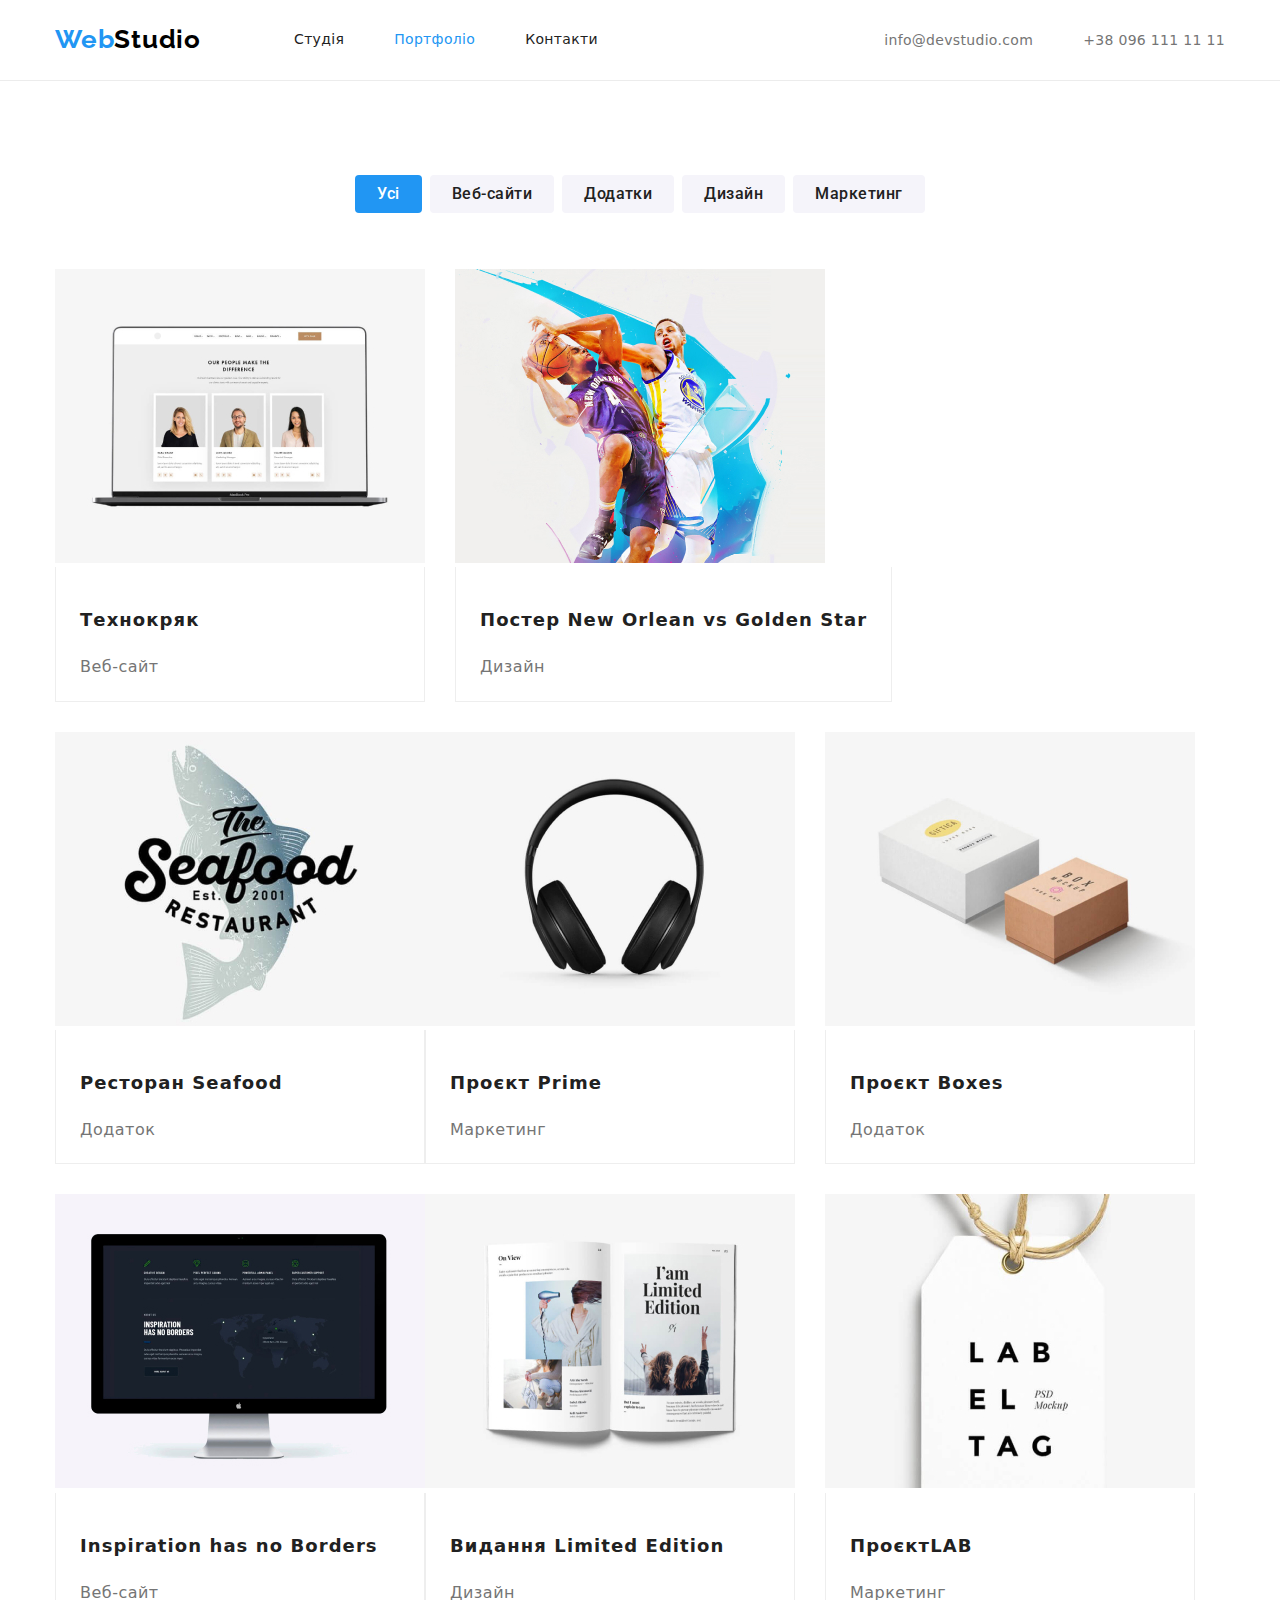
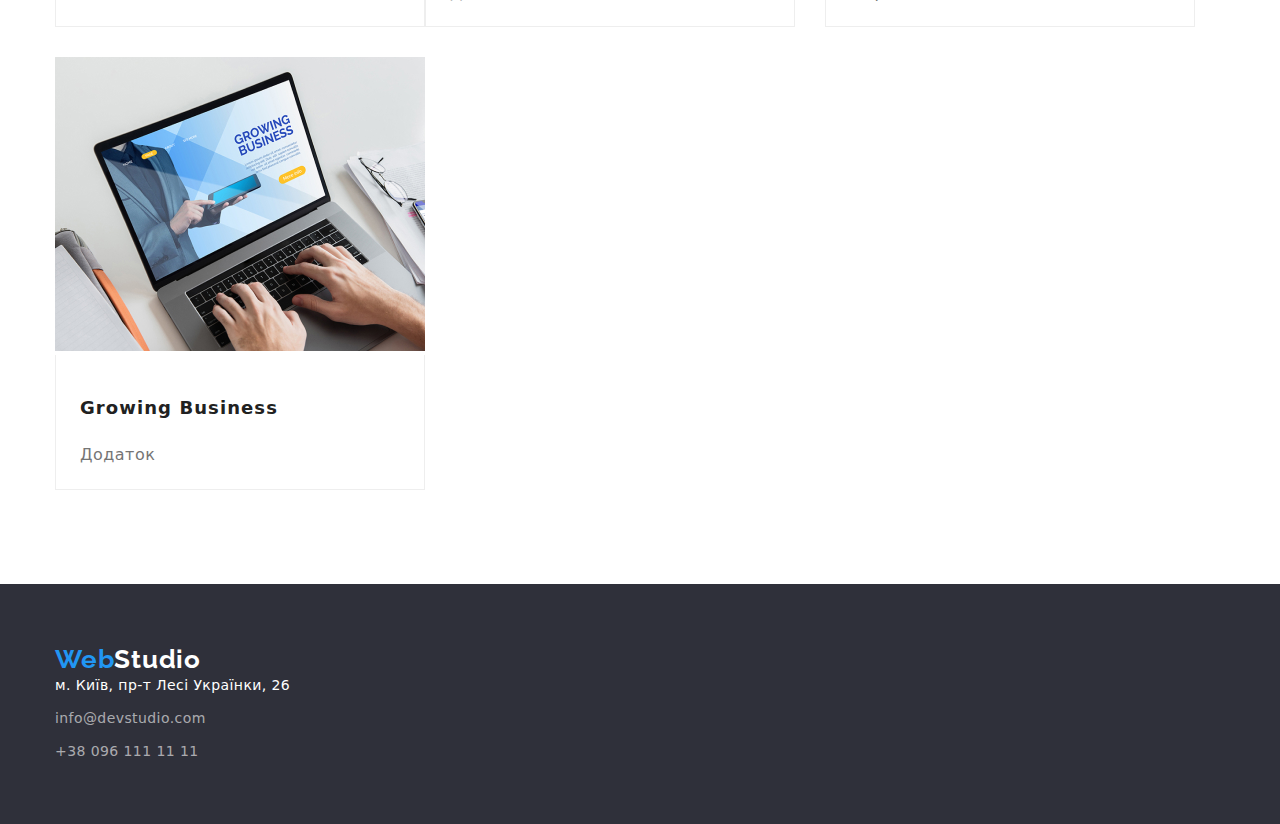
==== portfolio.html @ 9a0473a6 "Initial commit" ====
<!DOCTYPE html>
<html lang="uk">
  <head>
    <meta charset="UTF-8" />
    <meta http-equiv="X-UA-Compatible" content="IE=edge" />
    <meta name="viewport" content="width=device-width, initial-scale=1.0" />
    <title>Document</title>
    <link rel="stylesheet" href="./css/styles.css" />
    <link rel="preconnect" href="https://fonts.googleapis.com" />
    <link rel="preconnect" href="https://fonts.gstatic.com" crossorigin />
    <link
      href="https://fonts.googleapis.com/css2?family=Raleway:wght@700&family=Roboto:wght@400;500;700;900&display=swap"
      rel="stylesheet"
    />
    <link
      rel="stylesheet"
      href="https://cdnjs.cloudflare.com/ajax/libs/modern-normalize/1.1.0/modern-normalize.css"
      integrity="sha512-Y0MM+V6ymRKN2zStTqzQ227DWhhp4Mzdo6gnlRnuaNCbc+YN/ZH0sBCLTM4M0oSy9c9VKiCvd4Jk44aCLrNS5Q=="
      crossorigin="anonymous"
      referrerpolicy="no-referrer"
    />
  </head>

  <body>
    <header class="header">
      <div class="header-content container">
        <nav class="navigation">
          <a lang="en" class="header-logo" href="./index.html">
            <span class="accent">Web</span>Studio</a
          >
          <ul class="navigation-list">
            <li class="navigation-list-item">
              <a class="navigation-link" href="./index.html">Студія</a>
            </li>
            <li class="navigation-list-item">
              <a class="accent-navigation navigation-link" href="./portfolio.html">Портфоліо</a>
            </li>
            <li class="navigation-list-item"><a class="navigation-link" href="/">Контакти</a></li>
          </ul>
        </nav>
        <ul class="contact-list">
          <li class="contact-list-item">
            <a class="contact-link" href="mailto:info@devstudio.com">info@devstudio.com</a>
          </li>
          <li class="contact-list-item">
            <a class="contact-link" href="tel:+380961111111">+38 096 111 11 11</a>
          </li>
        </ul>
      </div>
    </header>

    <main class="main">
      <section class="main-portfolio section">
        <div class="container">
          <h1 class="subject visually-hidden" hidden>project</h1>
          <ul class="list-button">
            <li class="list-item">
              <button class="accent-button button" type="button">Усі</button>
            </li>
            <li class="list-item">
              <button class="button" type="button">Веб-сайти</button>
            </li>
            <li class="list-item">
              <button class="button" type="button">Додатки</button>
            </li>
            <li class="list-item">
              <button class="button" type="button">Дизайн</button>
            </li>
            <li class="list-item">
              <button class="button" type="button">Маркетинг</button>
            </li>
          </ul>

          <ul class="list-portfolio">
            <li class="list-item item-portfolio">
              <img src="./images/laptop.jpg" alt="laptop" width="370" />
              <div class="border-portfolio">
                <h2 class="title">Технокряк</h2>
                <p class="text">Веб-сайт</p>
              </div>
            </li>

            <li class="list-item item-portfolio">
              <img
                src="./images/two-basketball-players.jpg"
                alt="two-basketball-players"
                width="370"
              />
              <div class="border-portfolio">
                <h2 class="title">Постер <span lang="en"> New Orlean vs Golden Star</span></h2>
                <p class="text">Дизайн</p>
              </div>
            </li>

            <li class="list-item item-portfolio">
              <img src="./images/logo-seafood.jpg" alt="logo-seafood" width="370" />
              <div class="border-portfolio">
                <h2 class="title">Ресторан <span lang="en">Seafood</span></h2>
                <p class="text">Додаток</p>
              </div>
            </li>

            <li class="list-item item-portfolio">
              <img src="./images/full-size-headphones.jpg" alt="full-size-headphones" width="370" />
              <div class="border-portfolio">
                <h2 class="title">Проєкт <span lang="en">Prime</span></h2>
                <p class="text">Маркетинг</p>
              </div>
            </li>

            <li class="list-item item-portfolio">
              <img src="./images/two-boxes.jpg" alt="two-boxes" width="370" />
              <div class="border-portfolio">
                <h2 class="title">Проєкт <span lang="en">Boxes</span></h2>
                <p class="text">Додаток</p>
              </div>
            </li>

            <li class="list-item item-portfolio">
              <img src="./images/monitor.jpg" alt="monitor" width="370" />
              <div class="border-portfolio">
                <h2 class="title" lang="en">Inspiration has no Borders</h2>
                <p class="text">Веб-сайт</p>
              </div>
            </li>

            <li class="list-item item-portfolio">
              <img src="./images/open-book.jpg" alt="open-book" width="370" />
              <div class="border-portfolio">
                <h2 class="title">Видання <span lang="en">Limited Edition</span></h2>
                <p class="text">Дизайн</p>
              </div>
            </li>

            <li class="list-item item-portfolio">
              <img src="./images/tag.jpg" alt="tag" width="370" />
              <div class="border-portfolio">
                <h2 class="title">Проєкт<span lang="en">LAB</span></h2>
                <p class="text">Маркетинг</p>
              </div>
            </li>

            <li class="list-item item-portfolio">
              <img
                src="./images/hands-behind-the-laptop.jpg"
                alt="hands-behind-the-laptop"
                width="370"
              />
              <div class="border-portfolio">
                <h2 class="title" lang="en">Growing Business</h2>
                <p class="text">Додаток</p>
              </div>
            </li>
          </ul>
        </div>
      </section>
    </main>

    <footer class="footer">
      <div class="container">
        <a lang="en" class="footer-logo" href="./index.html">
          <span class="accent">Web</span>Studio
        </a>
        <address class="footer-adress">
          <ul class="footer-list">
            <li class="list-item">
              <a class="footer-link" href="/"
                ><span class="footer-span">м. Київ, пр-т Лесі Українки, 26</span></a
              >
            </li>
            <li class="list-item">
              <a class="footer-link" href="mailto:info@devstudio.com">info@devstudio.com</a>
            </li>
            <li class="list-item">
              <a class="footer-link" href="tel:+380961111111">+38 096 111 11 11</a>
            </li>
          </ul>
        </address>
      </div>
    </footer>
  </body>
</html>
---- css/styles.css ----
:root {
    --text-color: #757575;
    --white-color: #fff;
    --title-color: #212121;
    --accent-color: #2196f3;
    --footer-bgc-color: #2f303a;
    --footer-link-color: #ffffff99;
    --hiro-button-hover: #188CE8;
    --light-grey-color: #f5f4fa;
    --header-logo-color: #000;
    --portfolio-border-color: #eeeeee;
    --header-border-color: #ececec;
}

body {
            font-family: Roboto, Raleway, sans-serif;
            color: var(--text-color);
            background-color: var(--white-color);
            margin-left: auto;
            margin-right: auto;}

h1
h2
h3,
h4,
h5,
h6,
p,
ul {
    margin: 0;
    margin: 0;
    padding: 0;
    padding: 0;
}

.container {
    width: 1200px;
    padding-left: 15px;
    padding-right: 15px;
    margin-left: auto;
    margin-right: auto;
}

.header {
    border-bottom: 1px solid var(--header-border-color);
}

.header-logo {
    color: var(--header-logo-color);
    text-decoration: none;
    font-family: Raleway, sans-serif;
    font-size: 26px;
    font-weight: 700;
    line-height: 1.19;
    letter-spacing: 0.03em;
    margin-right: 93px;
    padding-top: 24px;
    padding-bottom: 25px;
}

.accent {
    color: var(--accent-color);
}

.header-content {
    display: flex;
    align-items: center;
}

.navigation {
    display: flex;
    align-items: center;
}
        .navigation-list,
        .contact-list {
            display: flex;
            list-style: none;
            letter-spacing: 0.02em;}
    
        .contact-link {
            color: var(--text-color);
            text-decoration: none;
            font-size: 14px;
            font-weight: 500;
            line-height: 1.14;
            padding-top: 32px;
            padding-bottom: 32px;}
    
        .navigation-list .navigation-link {
            color: var(--title-color);
            text-decoration: none;
            font-size: 14px;
            font-weight: 500;
            line-height: 1.14;
            display: inline-block;
            padding-top: 32px;
            padding-bottom: 32px;}
    
        .navigation-list .navigation-link:hover,
        .navigation-list .navigation-link:focus,
        .contact-link:hover,
        .contact-link:focus {
            color: var(--accent-color);}
    
        .navigation-list .accent-navigation {
            color: var(--accent-color);}

        .navigation-list-item {
            margin-right: 50px;}

        .navigation-list-item:last-child {
            margin-right: 0px;
                        }

        .list {
            display: flex;
            margin-top: 50px;
                }
    
        .list-item {
            list-style: none;}

        .list-button {
            display: flex;
            justify-content: center;
                }

        .list-button .list-item {
            margin-right: 8px;}

        .list-portfolio {
            margin-top: 56px;
            display: flex;
            flex-wrap: wrap;
        }
                                    
        .list-item {
            margin-right: 30px;
        }
                                    
        .contact-list-item:last-child,
        .list-item:last-child {
            margin-right: 0px;
        }
                                    
        .contact-list {
            margin-left: auto;
        }
                                    
        .contact-list-item {
            margin-right: 50px;
        }
                                    
        .item-portfolio .title {
            font-weight: 600;
            font-size: 18px;
            line-height: 2;
            letter-spacing: 0.06em;
        }
                                    
        .item-portfolio:nth-child(-n + 6) {
            margin-bottom: 30px;
        }
                                    
        .item-portfolio:nth-child(3n + 3) {
            margin-right: 0px;
        }

        .item-portfolio .text {
            margin-top: 4px;}

        .border-portfolio {
            border-left: 1px solid var(--portfolio-border-color);
            border-right: 1px solid var(--portfolio-border-color);
            border-bottom: 1px solid var(--portfolio-border-color);
            padding-top: 20px;
            padding-bottom: 20px;
            padding-left: 24px;
            padding-right: 24px;
        }
                                    
        .img {
            display: block;
        }
    
        .button {
            cursor: pointer;
            color: var(--title-color);
            background-color: var(--light-grey-color);
            border: 0px;
            font-family: Roboto, sens-serif;
            font-size: 16px;
            font-weight: 500;
            line-height: 1.63;
            letter-spacing: 0.03em;
            padding-left: 22px;
            padding-top: 6px;
            padding-right: 22px;
            padding-bottom: 6px;
            border-radius: 4px;}

        .button:hover,
        .button:focus {
            color: var(--white-color);
            background-color: var(--accent-color);}

        .accent-button {
            color: var(--white-color);
            background-color: var(--accent-color);}

        .header-logo {
            color: var(--header-logo-color);
            text-decoration: none;
            font-family: Raleway, sans-serif;
            font-size: 26px;
            font-weight: 700;
            line-height: 1.19;
            letter-spacing: 0.03em;}
        
        .accent {
            color: var(--accent-color);}

        .hiro-section {
            background-color: var(--footer-bgc-color);
            text-align: center;
            padding-top: 200px;
            padding-bottom: 200px;}

        .hiro-section .container {
            width: 696px;}
        
        .hiro {
            background-color: var(--footer-bgc-color);}

        .hiro-title {
            color: var(--white-color);
            font-size: 44px;
            font-weight: 900;
            line-height: 1.36;
            text-align: center;
            letter-spacing: 0.06em;
            text-transform: uppercase;
            margin-bottom: 30px;}
        
        .hiro-button {
            cursor: pointer;
            font-family: Roboto, sens-serif;
            font-size: 16px;
            font-weight: 700;
            line-height: 1.88;
            color: var(--white-color);
            background-color: var(--accent-color);
            border: 0px;
            letter-spacing: 0.06em;
            display: inline-block;
            padding-left: 32px;
            padding-top: 10px;
            padding-right: 32px;
            padding-bottom: 10px;
            border-radius: 4px;}
        
        .hiro-button:hover,
        .hiro-button:focus {
            background-color: var(--hiro-button-hover);}

        .advantage .list-item {
            width: 25%;}
        
        .working .list {
            display: flex;
            align-items: flex-end;}
        
        .team {
            background-color: var(--light-grey-color);}

        .team-content {
            background-color: var(--white-color);
            text-align: center;
            border-radius: 0 0 2px 2px;
            box-shadow: 0px 1px 3px #00000029, 0px 1px 1px #00000024,
                         0px 2px 1px #00000033;
            padding-top: 30px;
            padding-bottom: 30px;}
        
        .caption {
            color: var(--title-color);
            font-size: 36px;
            font-weight: 700;
            line-height: 1.17;
            text-align: center;
            letter-spacing: 0.03em;}
        
        .title {
            color: var(--title-color);
            font-size: 18px;
            font-weight: 700;
            line-height: 1.14;
            letter-spacing: 0.03em;}
        
        .advantage .title {
            text-transform: uppercase;}
        
        .text {
            font-size: 16px;
            line-height: 1.71;
            letter-spacing: 0.03em;
            margin-top: 10px;}

        .section:nth-child(even) {
            padding-top: 94px;}

        .section:nth-child(odd),
        .section:last-child {
            padding-top: 94px;
            padding-bottom: 94px;
        }
        
        .footer {
            background-color: var(--footer-bgc-color);
            padding-top: 60px;
            padding-bottom: 60px;
        }

        .footer-adress {
            font-style: normal;
            margin-top: 20 px;}

        .footer-link {
            display: inline-block;
            text-decoration: none;
            color: var(--footer-link-color);
            font-size: 14px;
            line-height: 1.71;
            letter-spacing: 0.03em;}

        .footer-list .list-item {
            margin-right: 0;
            margin-top: 9px;}
            
        .footer-list .list-item:first-child {
            margin: 0;}

        .footer-link .footer-span {
            color: var(--white-color);}

        .footer-link:hover,
        .footer-link:focus,
        .footer-link .footer-span:focus,
        .footer-link .footer-span:hover {
            color: var(--accent-color);}

            
        .footer-logo {
            text-decoration: none;
            font-family: Raleway, sens-serif;
            font-size: 26px;
            font-weight: 700;
            line-height: 1.19;
            color: var(--white-color);
            letter-spacing: 0.03em;
            display: inline-block;}

        .visually-hidden {
            position: absolute;
            width: 1px;
            height: 1px;
            margin: -1px;
            border: 0;
            padding: 0;
            white-space: nowrap;
            clip-path: inset(100%);
            clip: rect(0 0 0 0);
            overflow: hidden;}
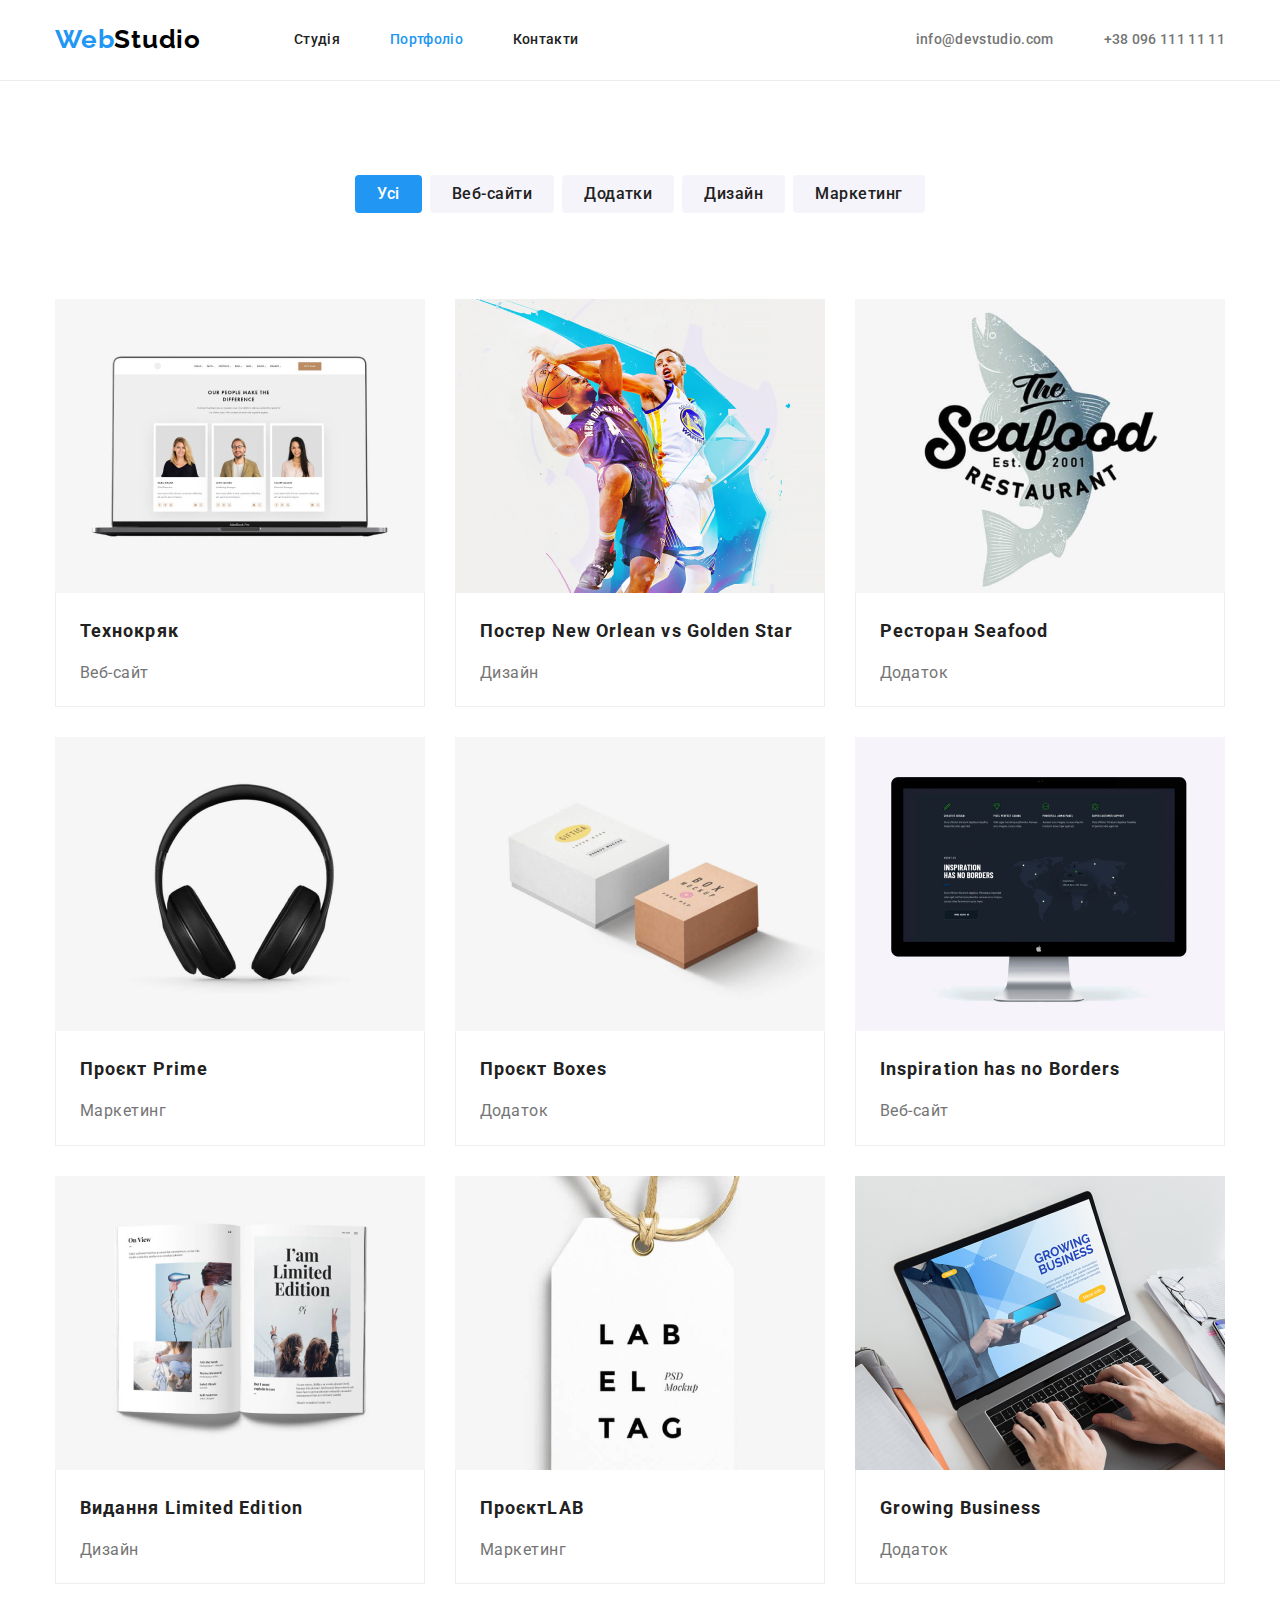
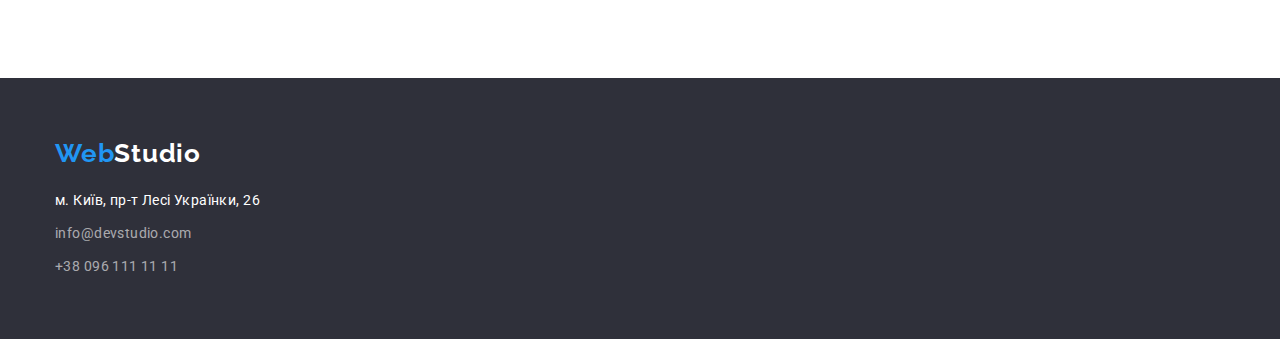
==== commit 08b79b8a: "Виправлення помилок і зауважень" ====
--- a/portfolio.html
+++ b/portfolio.html
@@ -5,7 +5,6 @@
     <meta http-equiv="X-UA-Compatible" content="IE=edge" />
     <meta name="viewport" content="width=device-width, initial-scale=1.0" />
     <title>Document</title>
-    <link rel="stylesheet" href="./css/styles.css" />
     <link rel="preconnect" href="https://fonts.googleapis.com" />
     <link rel="preconnect" href="https://fonts.gstatic.com" crossorigin />
     <link
@@ -19,6 +18,7 @@
       crossorigin="anonymous"
       referrerpolicy="no-referrer"
     />
+    <link rel="stylesheet" href="./css/styles.css" />
   </head>
 
   <body>
@@ -73,7 +73,7 @@
 
           <ul class="list-portfolio">
             <li class="list-item item-portfolio">
-              <img src="./images/laptop.jpg" alt="laptop" width="370" />
+              <img class="img" src="./images/laptop.jpg" alt="laptop" width="370" />
               <div class="border-portfolio">
                 <h2 class="title">Технокряк</h2>
                 <p class="text">Веб-сайт</p>
@@ -82,6 +82,7 @@
 
             <li class="list-item item-portfolio">
               <img
+                class="img"
                 src="./images/two-basketball-players.jpg"
                 alt="two-basketball-players"
                 width="370"
@@ -93,7 +94,7 @@
             </li>
 
             <li class="list-item item-portfolio">
-              <img src="./images/logo-seafood.jpg" alt="logo-seafood" width="370" />
+              <img class="img" src="./images/logo-seafood.jpg" alt="logo-seafood" width="370" />
               <div class="border-portfolio">
                 <h2 class="title">Ресторан <span lang="en">Seafood</span></h2>
                 <p class="text">Додаток</p>
@@ -101,7 +102,12 @@
             </li>
 
             <li class="list-item item-portfolio">
-              <img src="./images/full-size-headphones.jpg" alt="full-size-headphones" width="370" />
+              <img
+                class="img"
+                src="./images/full-size-headphones.jpg"
+                alt="full-size-headphones"
+                width="370"
+              />
               <div class="border-portfolio">
                 <h2 class="title">Проєкт <span lang="en">Prime</span></h2>
                 <p class="text">Маркетинг</p>
@@ -109,7 +115,7 @@
             </li>
 
             <li class="list-item item-portfolio">
-              <img src="./images/two-boxes.jpg" alt="two-boxes" width="370" />
+              <img class="img" src="./images/two-boxes.jpg" alt="two-boxes" width="370" />
               <div class="border-portfolio">
                 <h2 class="title">Проєкт <span lang="en">Boxes</span></h2>
                 <p class="text">Додаток</p>
@@ -117,7 +123,7 @@
             </li>
 
             <li class="list-item item-portfolio">
-              <img src="./images/monitor.jpg" alt="monitor" width="370" />
+              <img class="img" src="./images/monitor.jpg" alt="monitor" width="370" />
               <div class="border-portfolio">
                 <h2 class="title" lang="en">Inspiration has no Borders</h2>
                 <p class="text">Веб-сайт</p>
@@ -125,7 +131,7 @@
             </li>
 
             <li class="list-item item-portfolio">
-              <img src="./images/open-book.jpg" alt="open-book" width="370" />
+              <img class="img" src="./images/open-book.jpg" alt="open-book" width="370" />
               <div class="border-portfolio">
                 <h2 class="title">Видання <span lang="en">Limited Edition</span></h2>
                 <p class="text">Дизайн</p>
@@ -133,7 +139,7 @@
             </li>
 
             <li class="list-item item-portfolio">
-              <img src="./images/tag.jpg" alt="tag" width="370" />
+              <img class="img" src="./images/tag.jpg" alt="tag" width="370" />
               <div class="border-portfolio">
                 <h2 class="title">Проєкт<span lang="en">LAB</span></h2>
                 <p class="text">Маркетинг</p>
@@ -142,6 +148,7 @@
 
             <li class="list-item item-portfolio">
               <img
+                class="img"
                 src="./images/hands-behind-the-laptop.jpg"
                 alt="hands-behind-the-laptop"
                 width="370"
@@ -163,15 +170,15 @@
         </a>
         <address class="footer-adress">
           <ul class="footer-list">
-            <li class="list-item">
+            <li class="footer-list-item">
               <a class="footer-link" href="/"
                 ><span class="footer-span">м. Київ, пр-т Лесі Українки, 26</span></a
               >
             </li>
-            <li class="list-item">
+            <li class="footer-list-item">
               <a class="footer-link" href="mailto:info@devstudio.com">info@devstudio.com</a>
             </li>
-            <li class="list-item">
+            <li class="footer-list-item">
               <a class="footer-link" href="tel:+380961111111">+38 096 111 11 11</a>
             </li>
           </ul>
--- a/css/styles.css
+++ b/css/styles.css
@@ -79,6 +79,7 @@
     
         .contact-link {
             color: var(--text-color);
+            display: inline-block;
             text-decoration: none;
             font-size: 14px;
             font-weight: 500;
@@ -130,12 +131,15 @@
 
         .list-portfolio {
             margin-top: 56px;
+            margin-right: -30px;
+            margin-bottom: -30px;
             display: flex;
             flex-wrap: wrap;
         }
                                     
         .list-item {
             margin-right: 30px;
+            margin-bottom: 30px;
         }
                                     
         .contact-list-item:last-child,
@@ -152,19 +156,11 @@
         }
                                     
         .item-portfolio .title {
-            font-weight: 600;
+            font-weight: 700;
             font-size: 18px;
             line-height: 2;
-            letter-spacing: 0.06em;
-        }
-                                    
-        .item-portfolio:nth-child(-n + 6) {
-            margin-bottom: 30px;
-        }
-                                    
-        .item-portfolio:nth-child(3n + 3) {
-            margin-right: 0px;
-        }
+            letter-spacing: 0.06em;}
+        
 
         .item-portfolio .text {
             margin-top: 4px;}
@@ -202,11 +198,14 @@
         .button:hover,
         .button:focus {
             color: var(--white-color);
-            background-color: var(--accent-color);}
+            background-color: var(--accent-color);
+            box-shadow:#188CE8 0px 3px 1px rgba(0, 0, 0, 0.1), 0px 1px 2px rgba(0, 0, 0, 0.08),
+                    0px 2px 2px rgba(0, 0, 0, 0.12);}
 
         .accent-button {
             color: var(--white-color);
-            background-color: var(--accent-color);}
+            background-color: var(--accent-color);
+            }
 
         .header-logo {
             color: var(--header-logo-color);
@@ -240,7 +239,8 @@
             text-align: center;
             letter-spacing: 0.06em;
             text-transform: uppercase;
-            margin-bottom: 30px;}
+            margin-bottom: 30px;
+            margin-top: 0px;}
         
         .hiro-button {
             cursor: pointer;
@@ -269,6 +269,10 @@
         .working .list {
             display: flex;
             align-items: flex-end;}
+
+        .working {
+            padding-bottom: 94px;
+        }
         
         .team {
             background-color: var(--light-grey-color);}
@@ -281,22 +285,34 @@
                          0px 2px 1px #00000033;
             padding-top: 30px;
             padding-bottom: 30px;}
+        .person {
+            background-color: white;
+            text-align: center;
+            padding: 30px;
+            margin-top: 0px;
+            margin-bottom: 0px;
+        }    
         
         .caption {
             color: var(--title-color);
+            margin-top: 0px;
+            margin-bottom: 0px;
+            font-weight: 700;
             font-size: 36px;
-            font-weight: 700;
             line-height: 1.17;
             text-align: center;
             letter-spacing: 0.03em;}
+                        
         
         .title {
             color: var(--title-color);
-            font-size: 18px;
+            font-size: 14px;
             font-weight: 700;
             line-height: 1.14;
-            letter-spacing: 0.03em;}
-        
+            letter-spacing: 0.03em;
+            margin-top: 0px;
+            margin-bottom: 10px;}
+            
         .advantage .title {
             text-transform: uppercase;}
         
@@ -323,7 +339,7 @@
 
         .footer-adress {
             font-style: normal;
-            margin-top: 20 px;}
+            margin-top: 20px;}
 
         .footer-link {
             display: inline-block;
@@ -359,6 +375,11 @@
             color: var(--white-color);
             letter-spacing: 0.03em;
             display: inline-block;}
+        
+        .footer-list-item {
+            list-style: none;
+            margin-top: 9px;
+        }
 
         .visually-hidden {
             position: absolute;
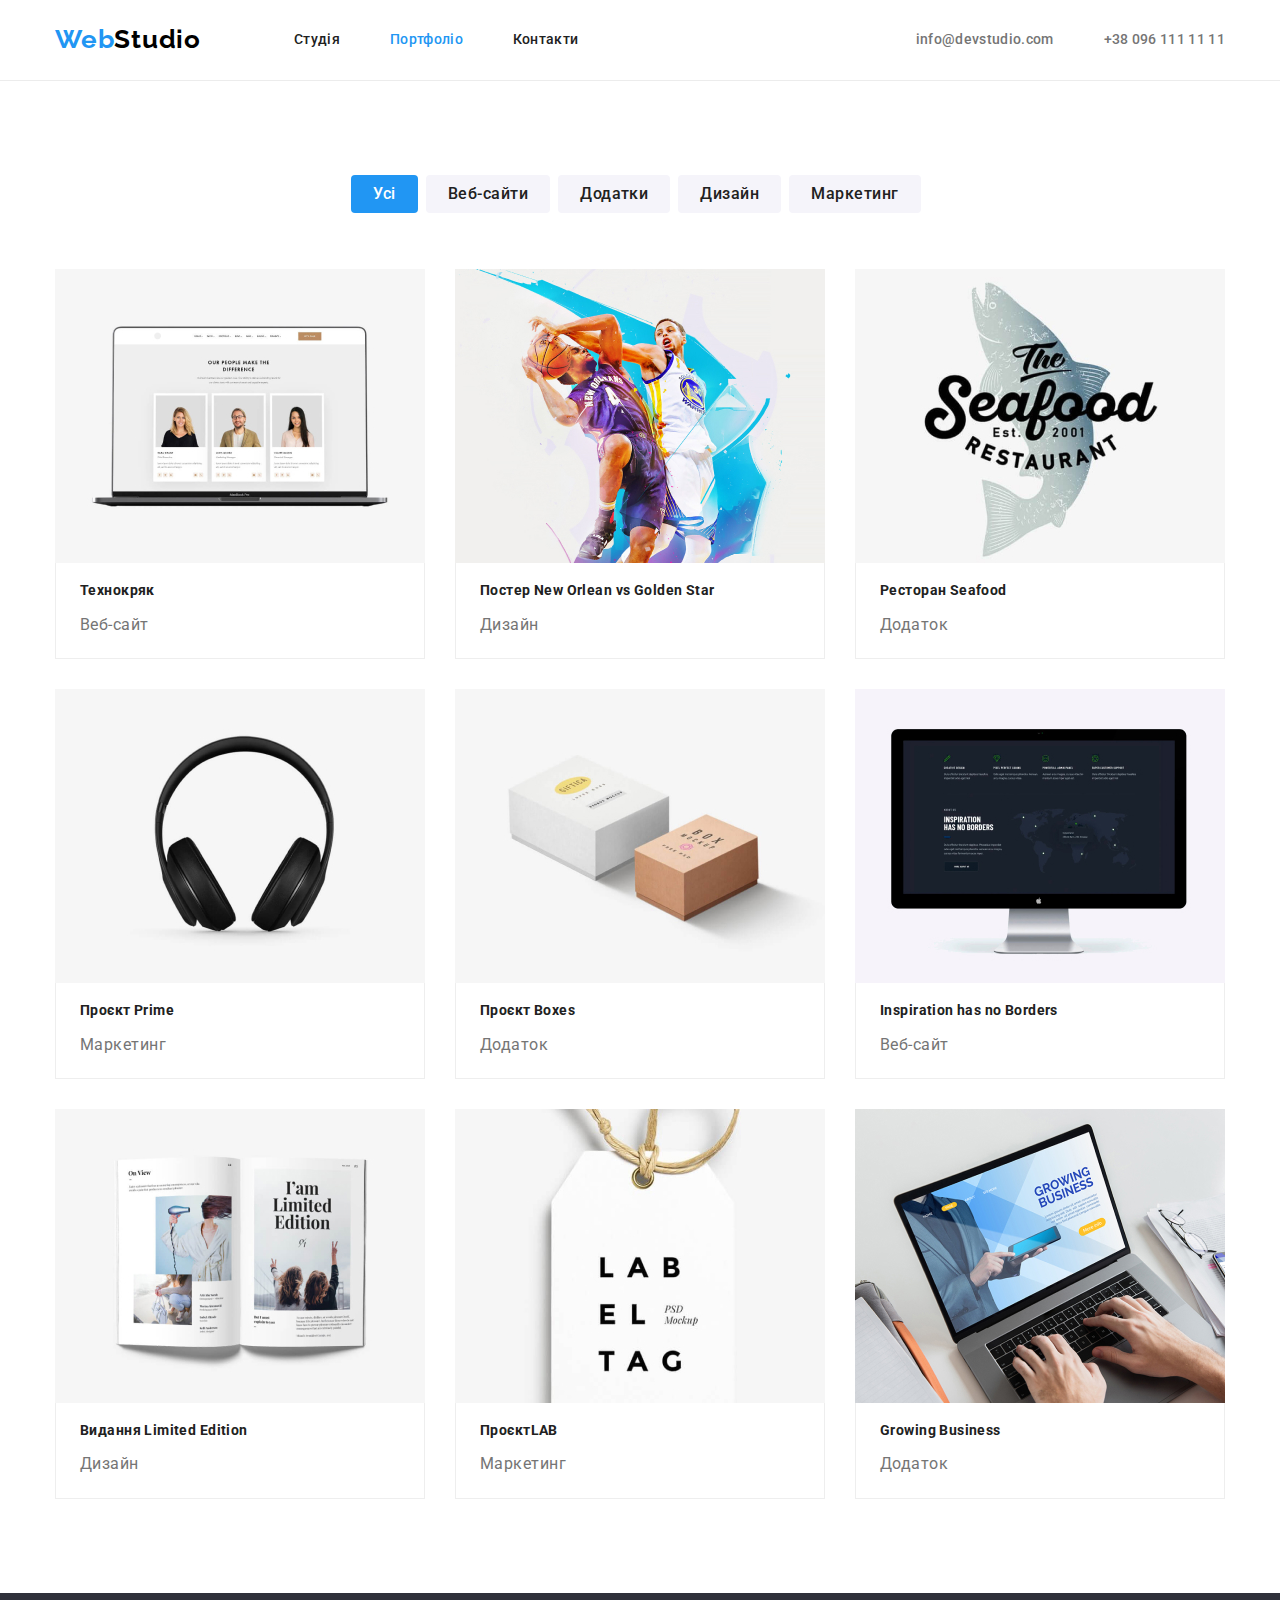
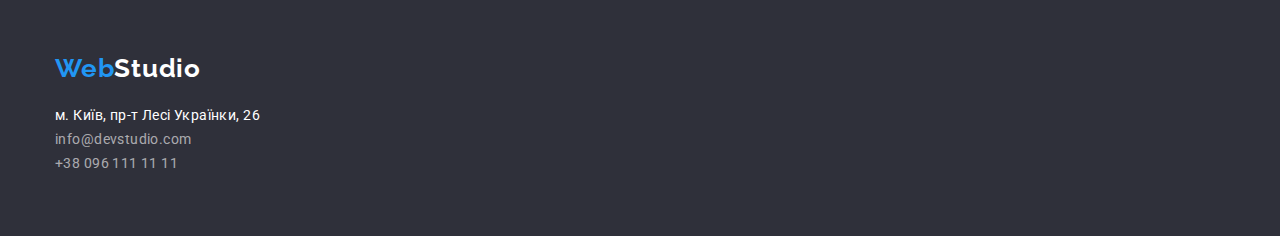
==== commit 13dbf616: "Виправлення помилок" ====
--- a/portfolio.html
+++ b/portfolio.html
@@ -52,21 +52,21 @@
     <main class="main">
       <section class="main-portfolio section">
         <div class="container">
-          <h1 class="subject visually-hidden" hidden>project</h1>
+          <h1 class="subject visually-hidden">project</h1>
           <ul class="list-button">
-            <li class="list-item">
+            <li class="item-button">
               <button class="accent-button button" type="button">Усі</button>
             </li>
-            <li class="list-item">
+            <li class="item-button">
               <button class="button" type="button">Веб-сайти</button>
             </li>
-            <li class="list-item">
+            <li class="item-button">
               <button class="button" type="button">Додатки</button>
             </li>
-            <li class="list-item">
+            <li class="item-button">
               <button class="button" type="button">Дизайн</button>
             </li>
-            <li class="list-item">
+            <li class="item-button">
               <button class="button" type="button">Маркетинг</button>
             </li>
           </ul>
@@ -75,7 +75,7 @@
             <li class="list-item item-portfolio">
               <img class="img" src="./images/laptop.jpg" alt="laptop" width="370" />
               <div class="border-portfolio">
-                <h2 class="title">Технокряк</h2>
+                <h2 class="title-portfolio">Технокряк</h2>
                 <p class="text">Веб-сайт</p>
               </div>
             </li>
@@ -88,7 +88,9 @@
                 width="370"
               />
               <div class="border-portfolio">
-                <h2 class="title">Постер <span lang="en"> New Orlean vs Golden Star</span></h2>
+                <h2 class="title-portfolio">
+                  Постер <span lang="en"> New Orlean vs Golden Star</span>
+                </h2>
                 <p class="text">Дизайн</p>
               </div>
             </li>
@@ -96,7 +98,7 @@
             <li class="list-item item-portfolio">
               <img class="img" src="./images/logo-seafood.jpg" alt="logo-seafood" width="370" />
               <div class="border-portfolio">
-                <h2 class="title">Ресторан <span lang="en">Seafood</span></h2>
+                <h2 class="title-portfolio">Ресторан <span lang="en">Seafood</span></h2>
                 <p class="text">Додаток</p>
               </div>
             </li>
@@ -109,7 +111,7 @@
                 width="370"
               />
               <div class="border-portfolio">
-                <h2 class="title">Проєкт <span lang="en">Prime</span></h2>
+                <h2 class="title-portfolio">Проєкт <span lang="en">Prime</span></h2>
                 <p class="text">Маркетинг</p>
               </div>
             </li>
@@ -117,7 +119,7 @@
             <li class="list-item item-portfolio">
               <img class="img" src="./images/two-boxes.jpg" alt="two-boxes" width="370" />
               <div class="border-portfolio">
-                <h2 class="title">Проєкт <span lang="en">Boxes</span></h2>
+                <h2 class="title-portfolio">Проєкт <span lang="en">Boxes</span></h2>
                 <p class="text">Додаток</p>
               </div>
             </li>
@@ -125,7 +127,7 @@
             <li class="list-item item-portfolio">
               <img class="img" src="./images/monitor.jpg" alt="monitor" width="370" />
               <div class="border-portfolio">
-                <h2 class="title" lang="en">Inspiration has no Borders</h2>
+                <h2 class="title-portfolio" lang="en">Inspiration has no Borders</h2>
                 <p class="text">Веб-сайт</p>
               </div>
             </li>
@@ -133,7 +135,7 @@
             <li class="list-item item-portfolio">
               <img class="img" src="./images/open-book.jpg" alt="open-book" width="370" />
               <div class="border-portfolio">
-                <h2 class="title">Видання <span lang="en">Limited Edition</span></h2>
+                <h2 class="title-portfolio">Видання <span lang="en">Limited Edition</span></h2>
                 <p class="text">Дизайн</p>
               </div>
             </li>
@@ -141,7 +143,7 @@
             <li class="list-item item-portfolio">
               <img class="img" src="./images/tag.jpg" alt="tag" width="370" />
               <div class="border-portfolio">
-                <h2 class="title">Проєкт<span lang="en">LAB</span></h2>
+                <h2 class="title-portfolio">Проєкт<span lang="en">LAB</span></h2>
                 <p class="text">Маркетинг</p>
               </div>
             </li>
@@ -154,7 +156,7 @@
                 width="370"
               />
               <div class="border-portfolio">
-                <h2 class="title" lang="en">Growing Business</h2>
+                <h2 class="title-portfolio" lang="en">Growing Business</h2>
                 <p class="text">Додаток</p>
               </div>
             </li>
@@ -170,15 +172,15 @@
         </a>
         <address class="footer-adress">
           <ul class="footer-list">
-            <li class="footer-list-item">
+            <li class="">
               <a class="footer-link" href="/"
                 ><span class="footer-span">м. Київ, пр-т Лесі Українки, 26</span></a
               >
             </li>
-            <li class="footer-list-item">
+            <li class="">
               <a class="footer-link" href="mailto:info@devstudio.com">info@devstudio.com</a>
             </li>
-            <li class="footer-list-item">
+            <li class="">
               <a class="footer-link" href="tel:+380961111111">+38 096 111 11 11</a>
             </li>
           </ul>
--- a/css/styles.css
+++ b/css/styles.css
@@ -118,16 +118,16 @@
             margin-top: 50px;
                 }
     
+        .advantage-list-list {
+            display: flex;
+        }
+
         .list-item {
             list-style: none;}
 
         .list-button {
             display: flex;
-            justify-content: center;
-                }
-
-        .list-button .list-item {
-            margin-right: 8px;}
+            justify-content: center;}
 
         .list-portfolio {
             margin-top: 56px;
@@ -135,6 +135,20 @@
             margin-bottom: -30px;
             display: flex;
             flex-wrap: wrap;
+        }
+
+        .title-portfolio {
+            color: var(--title-color);
+            font-size: 14px;
+            font-weight: 700;
+            line-height: 1.14;
+            letter-spacing: 0.03em;
+            margin-top: 0px;
+        }
+
+        .item-button {
+            list-style: none;
+            margin-right: 8px;
         }
                                     
         .list-item {
@@ -271,6 +285,7 @@
             align-items: flex-end;}
 
         .working {
+            padding-top: 94px;
             padding-bottom: 94px;
         }
         
@@ -296,7 +311,7 @@
         .caption {
             color: var(--title-color);
             margin-top: 0px;
-            margin-bottom: 0px;
+            margin-bottom: 50px;
             font-weight: 700;
             font-size: 36px;
             line-height: 1.17;
@@ -307,6 +322,15 @@
         .title {
             color: var(--title-color);
             font-size: 14px;
+            font-weight: 700;
+            line-height: 1.14;
+            letter-spacing: 0.03em;
+            margin-top: 0px;
+            margin-bottom: 10px;}
+
+        .team-title {
+            color: var(--title-color);
+            font-size: 16px;
             font-weight: 700;
             line-height: 1.14;
             letter-spacing: 0.03em;
@@ -375,12 +399,11 @@
             color: var(--white-color);
             letter-spacing: 0.03em;
             display: inline-block;}
-        
-        .footer-list-item {
-            list-style: none;
-            margin-top: 9px;
-        }
-
+
+        .footer-list {
+            list-style: none; 
+        }
+        
         .visually-hidden {
             position: absolute;
             width: 1px;
